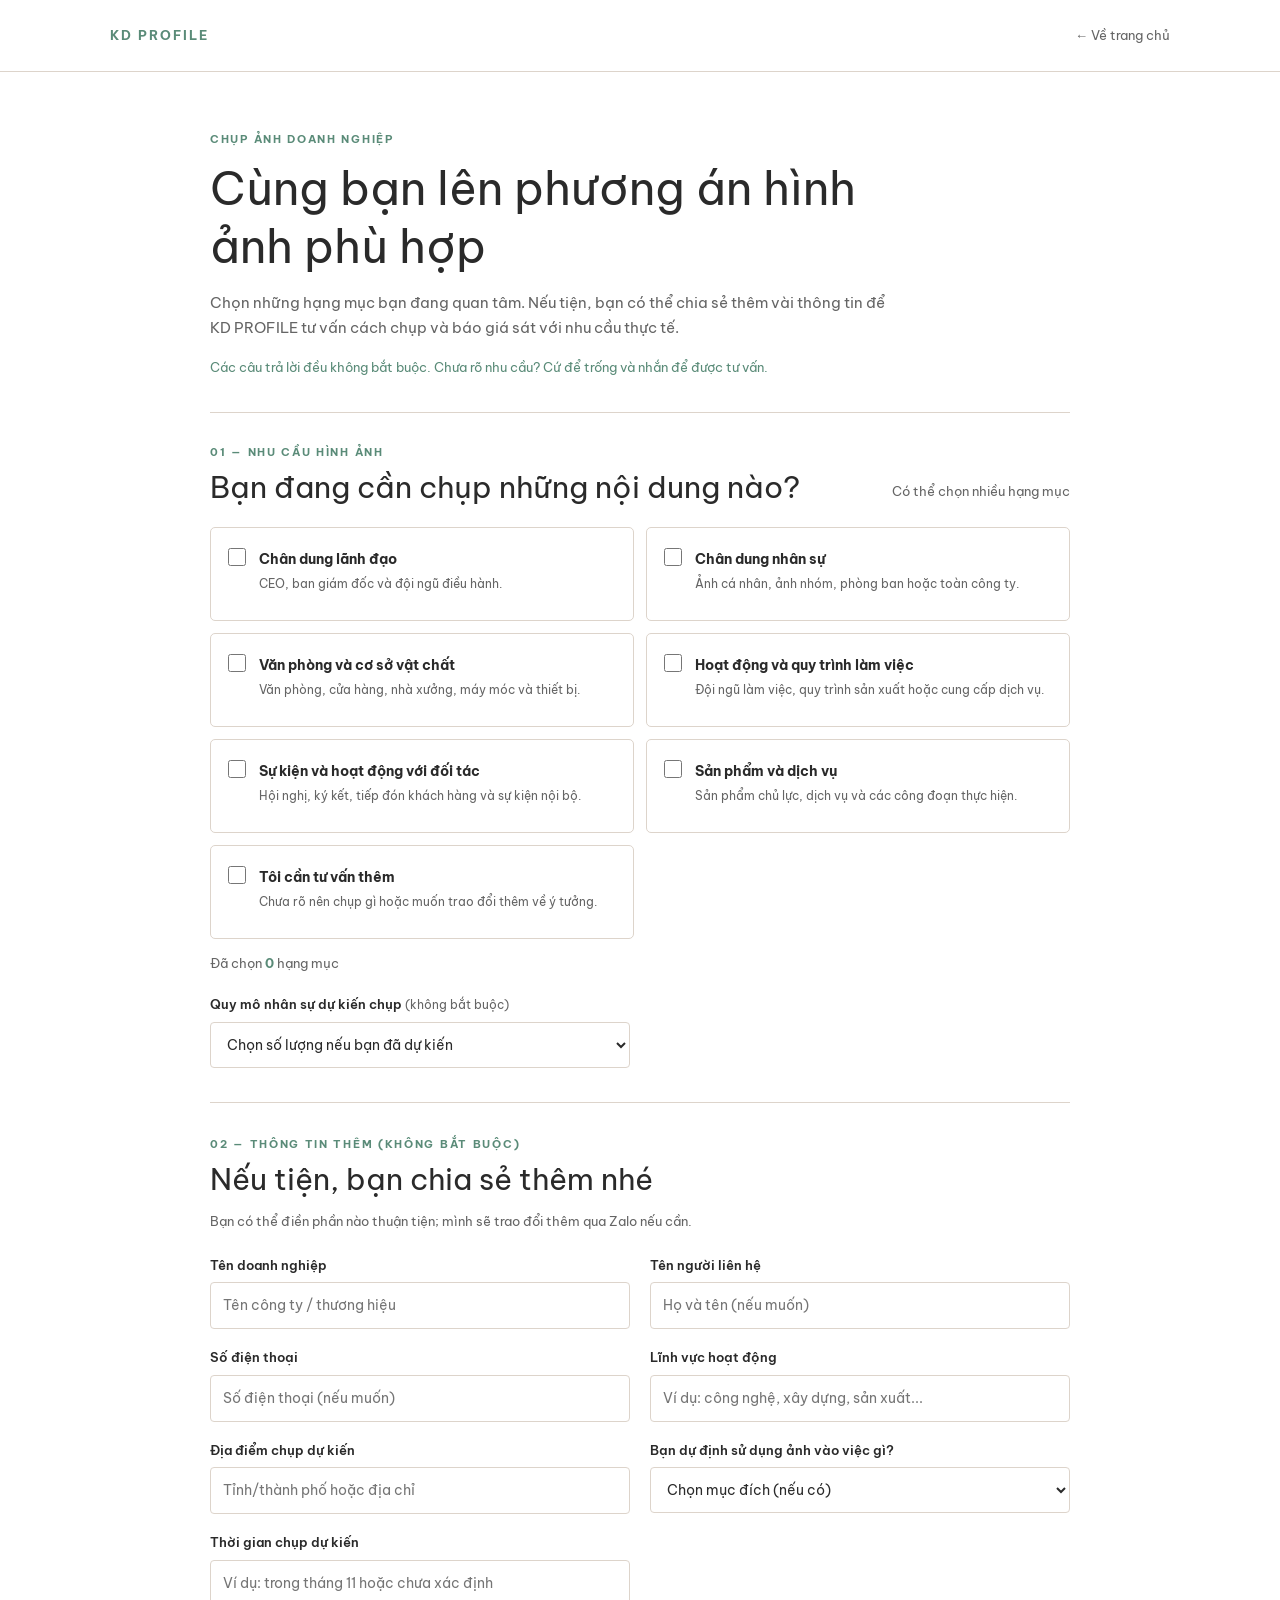
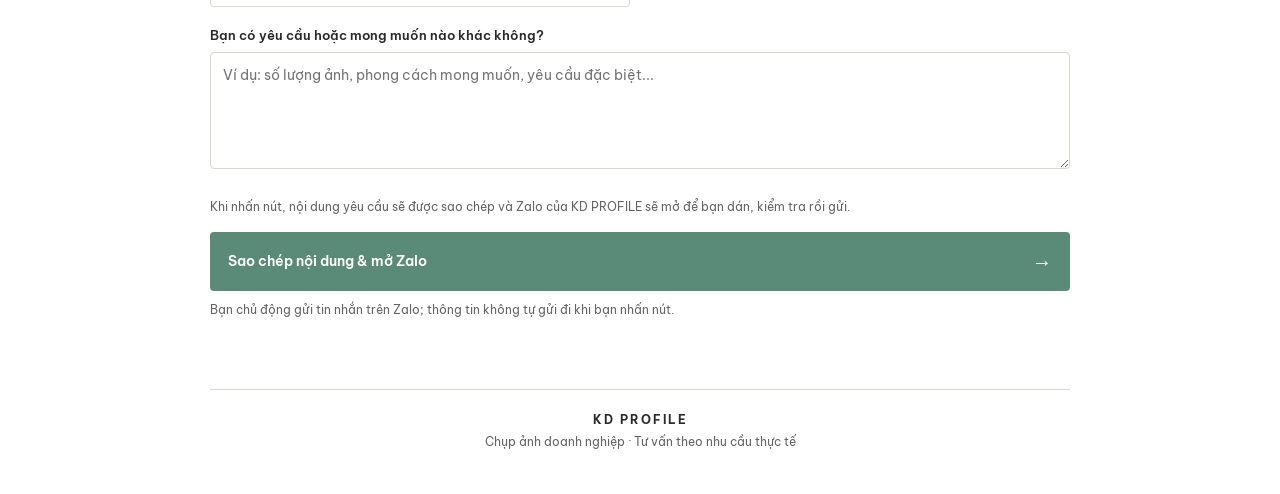
==== corporate-checklist.html @ 0acd04a1 "Add corporate photography inquiry page Co-authored-by: Copilot <223556219+Copilot@users.noreply.gith" ====
<!DOCTYPE html>
<html lang="vi">
<head>
    <meta charset="UTF-8">
    <meta name="viewport" content="width=device-width, initial-scale=1.0">
    <meta name="description" content="Chọn hạng mục chụp ảnh doanh nghiệp để KD PROFILE tư vấn phương án và báo giá phù hợp.">
    <title>Tư vấn & báo giá chụp ảnh doanh nghiệp | KD PROFILE</title>
    <link rel="preconnect" href="https://fonts.googleapis.com">
    <link rel="preconnect" href="https://fonts.gstatic.com" crossorigin>
    <link href="https://fonts.googleapis.com/css2?family=Be+Vietnam+Pro:wght@400;500;600;700&display=swap" rel="stylesheet">
    <link rel="stylesheet" href="css/corporate-checklist.css">
</head>
<body>
    <header class="site-header">
        <a class="brand" href="index.html" aria-label="KD PROFILE - Trang chủ">KD PROFILE</a>
        <a class="header-link" href="index.html">← Về trang chủ</a>
    </header>

    <main class="page">
        <section class="intro">
            <p class="eyebrow">CHỤP ẢNH DOANH NGHIỆP</p>
            <h1>Cùng bạn lên phương án hình ảnh phù hợp</h1>
            <p class="lead">
                Chọn những hạng mục bạn đang quan tâm. Nếu tiện, bạn có thể chia sẻ thêm vài thông tin
                để KD PROFILE tư vấn cách chụp và báo giá sát với nhu cầu thực tế.
            </p>
            <p class="note">Các câu trả lời đều không bắt buộc. Chưa rõ nhu cầu? Cứ để trống và nhắn để được tư vấn.</p>
        </section>

        <form id="inquiryForm">
            <section class="section" aria-labelledby="servicesTitle">
                <div class="section-heading">
                    <div>
                        <p class="step">01 — NHU CẦU HÌNH ẢNH</p>
                        <h2 id="servicesTitle">Bạn đang cần chụp những nội dung nào?</h2>
                    </div>
                    <p class="section-hint">Có thể chọn nhiều hạng mục</p>
                </div>

                <div class="checklist">
                    <label class="item">
                        <input type="checkbox" name="services" value="Chân dung lãnh đạo">
                        <span class="item-copy">
                            <strong>Chân dung lãnh đạo</strong>
                            <span>CEO, ban giám đốc và đội ngũ điều hành.</span>
                        </span>
                    </label>
                    <label class="item">
                        <input type="checkbox" name="services" value="Chân dung nhân sự">
                        <span class="item-copy">
                            <strong>Chân dung nhân sự</strong>
                            <span>Ảnh cá nhân, ảnh nhóm, phòng ban hoặc toàn công ty.</span>
                        </span>
                    </label>
                    <label class="item">
                        <input type="checkbox" name="services" value="Văn phòng và cơ sở vật chất">
                        <span class="item-copy">
                            <strong>Văn phòng và cơ sở vật chất</strong>
                            <span>Văn phòng, cửa hàng, nhà xưởng, máy móc và thiết bị.</span>
                        </span>
                    </label>
                    <label class="item">
                        <input type="checkbox" name="services" value="Hoạt động và quy trình làm việc">
                        <span class="item-copy">
                            <strong>Hoạt động và quy trình làm việc</strong>
                            <span>Đội ngũ làm việc, quy trình sản xuất hoặc cung cấp dịch vụ.</span>
                        </span>
                    </label>
                    <label class="item">
                        <input type="checkbox" name="services" value="Sự kiện và hoạt động với đối tác">
                        <span class="item-copy">
                            <strong>Sự kiện và hoạt động với đối tác</strong>
                            <span>Hội nghị, ký kết, tiếp đón khách hàng và sự kiện nội bộ.</span>
                        </span>
                    </label>
                    <label class="item">
                        <input type="checkbox" name="services" value="Sản phẩm và dịch vụ">
                        <span class="item-copy">
                            <strong>Sản phẩm và dịch vụ</strong>
                            <span>Sản phẩm chủ lực, dịch vụ và các công đoạn thực hiện.</span>
                        </span>
                    </label>
                    <label class="item">
                        <input type="checkbox" name="services" value="Cần tư vấn thêm">
                        <span class="item-copy">
                            <strong>Tôi cần tư vấn thêm</strong>
                            <span>Chưa rõ nên chụp gì hoặc muốn trao đổi thêm về ý tưởng.</span>
                        </span>
                    </label>
                </div>
                <div class="selection-status" aria-live="polite">
                    Đã chọn <strong id="selectedCount">0</strong> hạng mục
                </div>
                <div class="staff-size-field">
                    <label for="staff">Quy mô nhân sự dự kiến chụp <span>(không bắt buộc)</span></label>
                    <select id="staff" name="staff">
                        <option value="">Chọn số lượng nếu bạn đã dự kiến</option>
                        <option>1–5 người</option>
                        <option>6–10 người</option>
                        <option>11–30 người</option>
                        <option>31–50 người</option>
                        <option>Trên 50 người</option>
                        <option>Chưa xác định</option>
                    </select>
                </div>
            </section>

            <section class="section details-section" aria-labelledby="detailsTitle">
                <div class="section-heading">
                    <div>
                        <p class="step">02 — THÔNG TIN THÊM (KHÔNG BẮT BUỘC)</p>
                        <h2 id="detailsTitle">Nếu tiện, bạn chia sẻ thêm nhé</h2>
                    </div>
                </div>
                <p class="section-intro">Bạn có thể điền phần nào thuận tiện; mình sẽ trao đổi thêm qua Zalo nếu cần.</p>

                <div class="form-grid">
                    <div class="field">
                        <label for="company">Tên doanh nghiệp</label>
                        <input id="company" name="company" type="text" autocomplete="organization" placeholder="Tên công ty / thương hiệu">
                    </div>
                    <div class="field">
                        <label for="contact">Tên người liên hệ</label>
                        <input id="contact" name="contact" type="text" autocomplete="name" placeholder="Họ và tên (nếu muốn)">
                    </div>
                    <div class="field">
                        <label for="phone">Số điện thoại</label>
                        <input id="phone" name="phone" type="tel" autocomplete="tel" placeholder="Số điện thoại (nếu muốn)">
                    </div>
                    <div class="field">
                        <label for="industry">Lĩnh vực hoạt động</label>
                        <input id="industry" name="industry" type="text" placeholder="Ví dụ: công nghệ, xây dựng, sản xuất...">
                    </div>
                    <div class="field">
                        <label for="location">Địa điểm chụp dự kiến</label>
                        <input id="location" name="location" type="text" placeholder="Tỉnh/thành phố hoặc địa chỉ">
                    </div>
                    <div class="field">
                        <label for="purpose">Bạn dự định sử dụng ảnh vào việc gì?</label>
                        <select id="purpose" name="purpose">
                            <option value="">Chọn mục đích (nếu có)</option>
                            <option>Website doanh nghiệp</option>
                            <option>Hồ sơ năng lực</option>
                            <option>Truyền thông và quảng cáo</option>
                            <option>Tuyển dụng hoặc truyền thông nội bộ</option>
                            <option>Nhiều mục đích</option>
                            <option>Chưa xác định</option>
                        </select>
                    </div>
                    <div class="field">
                        <label for="date">Thời gian chụp dự kiến</label>
                        <input id="date" name="date" type="text" placeholder="Ví dụ: trong tháng 11 hoặc chưa xác định">
                    </div>
                    <div class="field field-full">
                        <label for="note">Bạn có yêu cầu hoặc mong muốn nào khác không?</label>
                        <textarea id="note" name="note" rows="4" placeholder="Ví dụ: số lượng ảnh, phong cách mong muốn, yêu cầu đặc biệt..."></textarea>
                    </div>
                </div>

                <div class="privacy-note">
                    Khi nhấn nút, nội dung yêu cầu sẽ được sao chép và Zalo của KD PROFILE sẽ mở để bạn dán, kiểm tra rồi gửi.
                </div>
                <button class="submit-button" type="submit">Sao chép nội dung &amp; mở Zalo <span aria-hidden="true">→</span></button>
                <p class="submit-hint">
                    Bạn chủ động gửi tin nhắn trên Zalo; thông tin không tự gửi đi khi bạn nhấn nút.
                </p>
                <div id="sendStatus" class="send-fallback" role="status" aria-live="polite" hidden></div>
            </section>
        </form>

        <footer class="page-footer">
            <strong>KD PROFILE</strong>
            <span>Chụp ảnh doanh nghiệp · Tư vấn theo nhu cầu thực tế</span>
        </footer>
    </main>
    <script src="js/corporate-checklist.js"></script>
</body>
</html>
---- css/corporate-checklist.css ----
:root {
    --primary: #5A8B78;
    --ink: #2A2A2A;
    --muted: #656565;
    --line: #DDD4CB;
    --surface: #F7F4EF;
    --white: #fff;
}

* {
    box-sizing: border-box;
}

body {
    margin: 0;
    color: var(--ink);
    background: var(--white);
    font-family: "Be Vietnam Pro", "Segoe UI", Tahoma, sans-serif;
    line-height: 1.65;
}

.site-header {
    display: flex;
    align-items: center;
    justify-content: space-between;
    min-height: 72px;
    padding: 0 max(24px, calc((100vw - 1060px) / 2));
    border-bottom: 1px solid var(--line);
}

.brand {
    color: var(--primary);
    font-size: 13px;
    font-weight: 700;
    letter-spacing: 2px;
    text-decoration: none;
}

.header-link {
    color: var(--muted);
    font-size: 13px;
    text-decoration: none;
}

.header-link:hover,
.send-fallback a:hover {
    color: var(--primary);
}

.page {
    width: min(100% - 40px, 860px);
    margin: 0 auto;
    padding: 58px 0 42px;
}

.intro {
    max-width: 720px;
    padding-bottom: 34px;
}

.eyebrow,
.step {
    color: var(--primary);
    font-size: 11px;
    font-weight: 700;
    letter-spacing: 1.7px;
}

.eyebrow {
    margin: 0 0 12px;
}

h1,
h2 {
    font-family: "Be Vietnam Pro", "Segoe UI", Tahoma, sans-serif;
    font-weight: 400;
    line-height: 1.25;
}

h1 {
    max-width: 680px;
    margin: 0 0 16px;
    font-size: clamp(32px, 5vw, 46px);
}

.lead {
    max-width: 690px;
    margin: 0;
    color: var(--muted);
    font-size: 15px;
}

.note {
    margin: 16px 0 0;
    color: var(--primary);
    font-size: 13px;
}

.section {
    padding: 30px 0 34px;
    border-top: 1px solid var(--line);
}

.section-heading {
    display: flex;
    align-items: end;
    justify-content: space-between;
    gap: 20px;
    margin-bottom: 20px;
}

.step {
    margin: 0 0 8px;
}

h2 {
    margin: 0;
    font-size: clamp(23px, 4vw, 30px);
}

.section-hint,
.section-intro {
    color: var(--muted);
    font-size: 13px;
}

.section-hint {
    flex-shrink: 0;
    margin: 0 0 4px;
}

.checklist {
    display: grid;
    grid-template-columns: repeat(2, minmax(0, 1fr));
    gap: 12px;
}

.item {
    display: flex;
    align-items: flex-start;
    gap: 13px;
    min-height: 94px;
    padding: 17px;
    border: 1px solid var(--line);
    border-radius: 5px;
    cursor: pointer;
    transition: border-color .18s ease, background-color .18s ease;
}

.item:hover,
.item:focus-within {
    border-color: var(--primary);
    background: #fbfcfa;
}

.item input {
    width: 18px;
    height: 18px;
    flex: 0 0 auto;
    margin: 3px 0 0;
    accent-color: var(--primary);
}

.item-copy,
.item-copy span {
    display: block;
}

.item-copy strong {
    font-size: 14px;
}

.item-copy span {
    margin-top: 4px;
    color: var(--muted);
    font-size: 12px;
    line-height: 1.5;
}

.selection-status {
    margin-top: 14px;
    color: var(--muted);
    font-size: 13px;
}

.selection-status strong {
    color: var(--primary);
}

.staff-size-field {
    max-width: 420px;
    margin-top: 20px;
}

.staff-size-field label {
    display: block;
    margin-bottom: 6px;
    font-size: 13px;
    font-weight: 600;
}

.staff-size-field label span {
    color: var(--muted);
    font-size: 12px;
    font-weight: 400;
}

.staff-size-field select {
    width: 100%;
    min-height: 46px;
    padding: 11px 12px;
    border: 1px solid var(--line);
    border-radius: 4px;
    color: var(--ink);
    background: var(--white);
    font: inherit;
    font-size: 14px;
}

.staff-size-field select:focus {
    border-color: var(--primary);
    outline: 2px solid rgb(90 139 120 / 15%);
}

.details-section {
    padding-top: 32px;
}

.section-intro {
    margin: -7px 0 22px;
}

.form-grid {
    display: grid;
    grid-template-columns: repeat(2, minmax(0, 1fr));
    gap: 18px 20px;
}

.field label {
    display: block;
    margin-bottom: 6px;
    font-size: 13px;
    font-weight: 600;
}

.required {
    color: #a23f36;
}

.field input,
.field select,
.field textarea {
    width: 100%;
    min-height: 46px;
    padding: 11px 12px;
    border: 1px solid var(--line);
    border-radius: 4px;
    color: var(--ink);
    background: var(--white);
    font: inherit;
    font-size: 14px;
}

.field textarea {
    min-height: 105px;
    resize: vertical;
}

.field input:focus,
.field select:focus,
.field textarea:focus {
    border-color: var(--primary);
    outline: 2px solid rgb(90 139 120 / 15%);
}

.field-full {
    grid-column: 1 / -1;
}

.privacy-note {
    margin: 21px 0 15px;
    color: var(--muted);
    font-size: 12px;
}

.submit-button {
    display: flex;
    align-items: center;
    justify-content: space-between;
    gap: 25px;
    width: 100%;
    min-height: 54px;
    padding: 13px 18px;
    border: 0;
    border-radius: 4px;
    color: var(--white);
    background: var(--primary);
    font: inherit;
    font-size: 14px;
    font-weight: 600;
    cursor: pointer;
    transition: background-color .18s ease;
}

.submit-button:hover {
    background: #456f60;
}

.submit-button span {
    font-size: 20px;
}

.submit-hint {
    margin: 9px 0 0;
    color: var(--muted);
    font-size: 12px;
}

.send-fallback {
    margin-top: 14px;
    padding: 12px 14px;
    border-left: 3px solid var(--primary);
    background: var(--surface);
    font-size: 13px;
}

.send-fallback p {
    margin: 0;
}

.send-fallback a {
    color: var(--primary);
    font-weight: 600;
}

.send-fallback textarea {
    display: block;
    width: 100%;
    min-height: 150px;
    margin-top: 12px;
    padding: 10px;
    border: 1px solid var(--line);
    border-radius: 4px;
    color: var(--ink);
    background: var(--white);
    font: inherit;
    font-size: 13px;
    resize: vertical;
}

.page-footer {
    display: grid;
    gap: 3px;
    margin-top: 35px;
    padding-top: 20px;
    border-top: 1px solid var(--line);
    color: var(--muted);
    font-size: 12px;
    text-align: center;
}

.page-footer strong {
    color: var(--ink);
    letter-spacing: 2px;
}

@media (max-width: 640px) {
    .site-header {
        min-height: 62px;
        padding: 0 18px;
    }

    .page {
        width: min(100% - 32px, 860px);
        padding-top: 38px;
    }

    .section-heading {
        display: block;
    }

    .section-hint {
        margin-top: 8px;
    }

    .checklist,
    .form-grid {
        grid-template-columns: 1fr;
    }

    .field-full {
        grid-column: auto;
    }
}

@media print {
    .site-header,
    .submit-button,
    .submit-hint,
    .send-fallback {
        display: none;
    }

    .page {
        width: 100%;
        padding: 0;
    }

    .item {
        break-inside: avoid;
    }
}
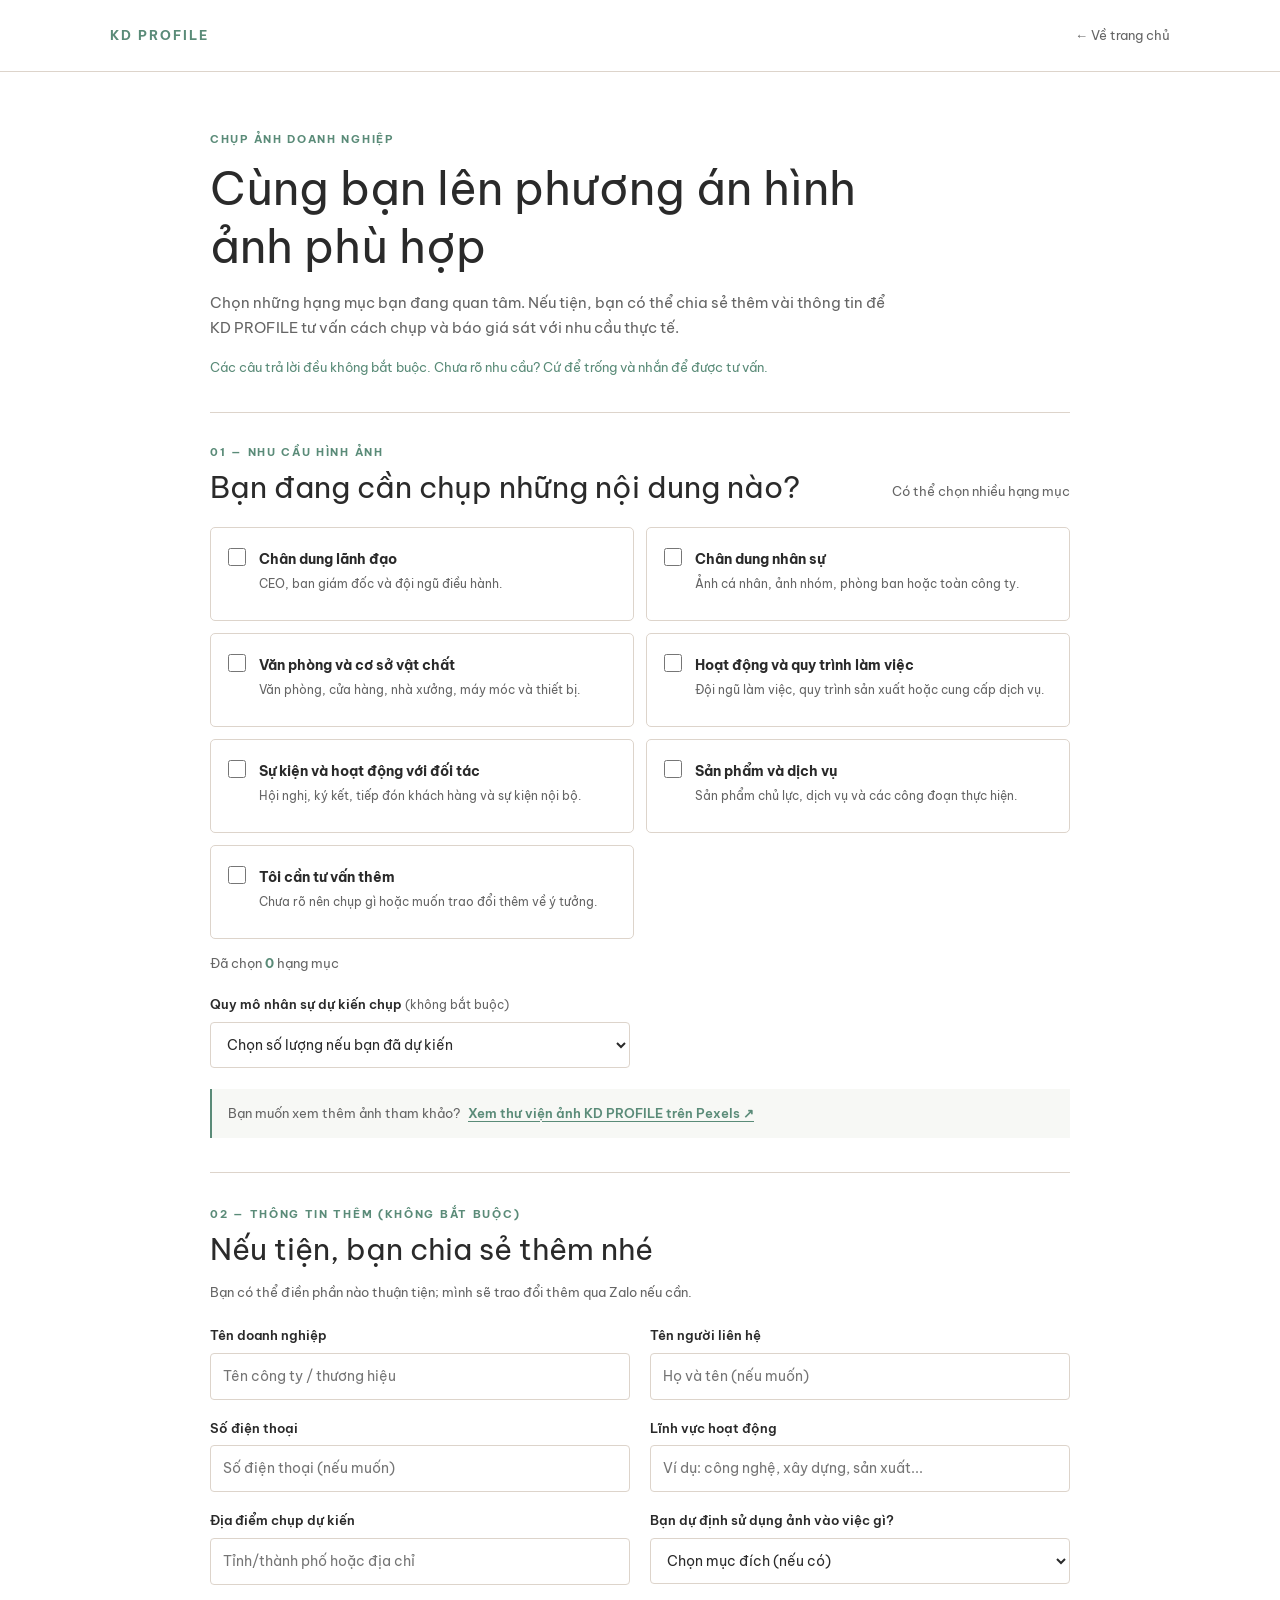
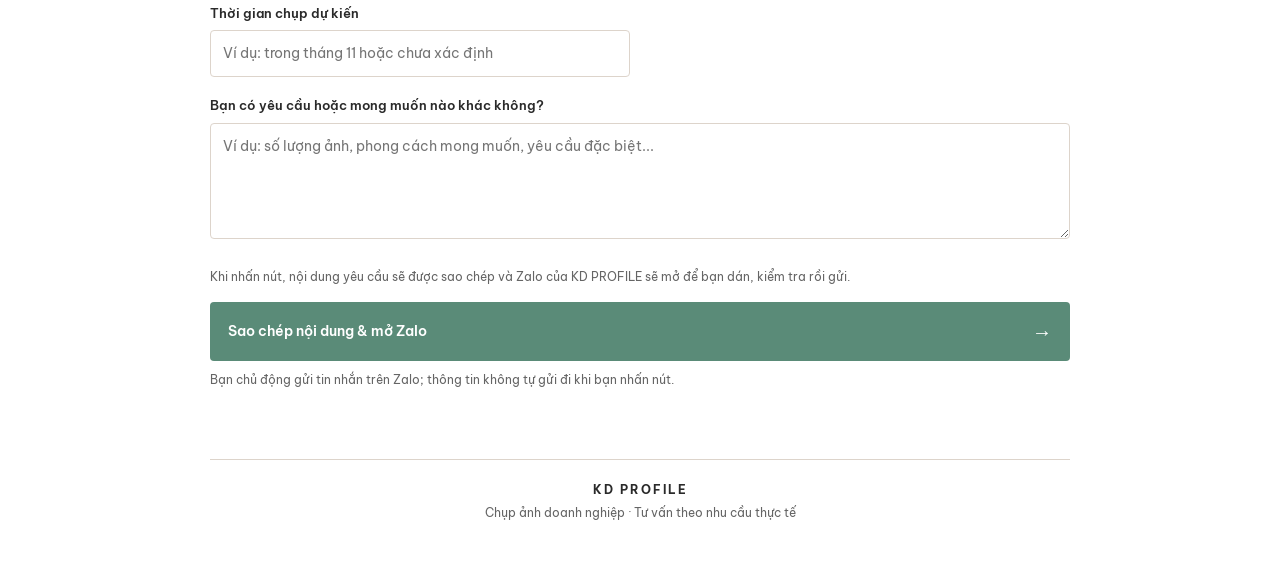
==== commit 867af2a3: "Add internal quote calculator and portfolio link Co-authored-by: Copilot <223556219+Copilot@users.no" ====
--- a/corporate-checklist.html
+++ b/corporate-checklist.html
@@ -103,6 +103,12 @@
                         <option>Chưa xác định</option>
                     </select>
                 </div>
+                <aside class="portfolio-note">
+                    <span>Bạn muốn xem thêm ảnh tham khảo?</span>
+                    <a href="https://www.pexels.com/vi-vn/@kooldark/" target="_blank" rel="noopener noreferrer">
+                        Xem thư viện ảnh KD PROFILE trên Pexels <span aria-hidden="true">↗</span>
+                    </a>
+                </aside>
             </section>
 
             <section class="section details-section" aria-labelledby="detailsTitle">
--- a/css/corporate-checklist.css
+++ b/css/corporate-checklist.css
@@ -220,6 +220,33 @@
 .staff-size-field select:focus {
     border-color: var(--primary);
     outline: 2px solid rgb(90 139 120 / 15%);
+}
+
+.portfolio-note {
+    display: flex;
+    flex-wrap: wrap;
+    align-items: baseline;
+    gap: 5px 8px;
+    margin-top: 21px;
+    padding: 14px 16px;
+    border-left: 2px solid var(--primary);
+    background: #f7f8f5;
+    font-size: 13px;
+}
+
+.portfolio-note > span {
+    color: var(--muted);
+}
+
+.portfolio-note a {
+    color: var(--primary);
+    font-weight: 600;
+    text-decoration-thickness: 1px;
+    text-underline-offset: 3px;
+}
+
+.portfolio-note a:hover {
+    color: #456f60;
 }
 
 .details-section {
